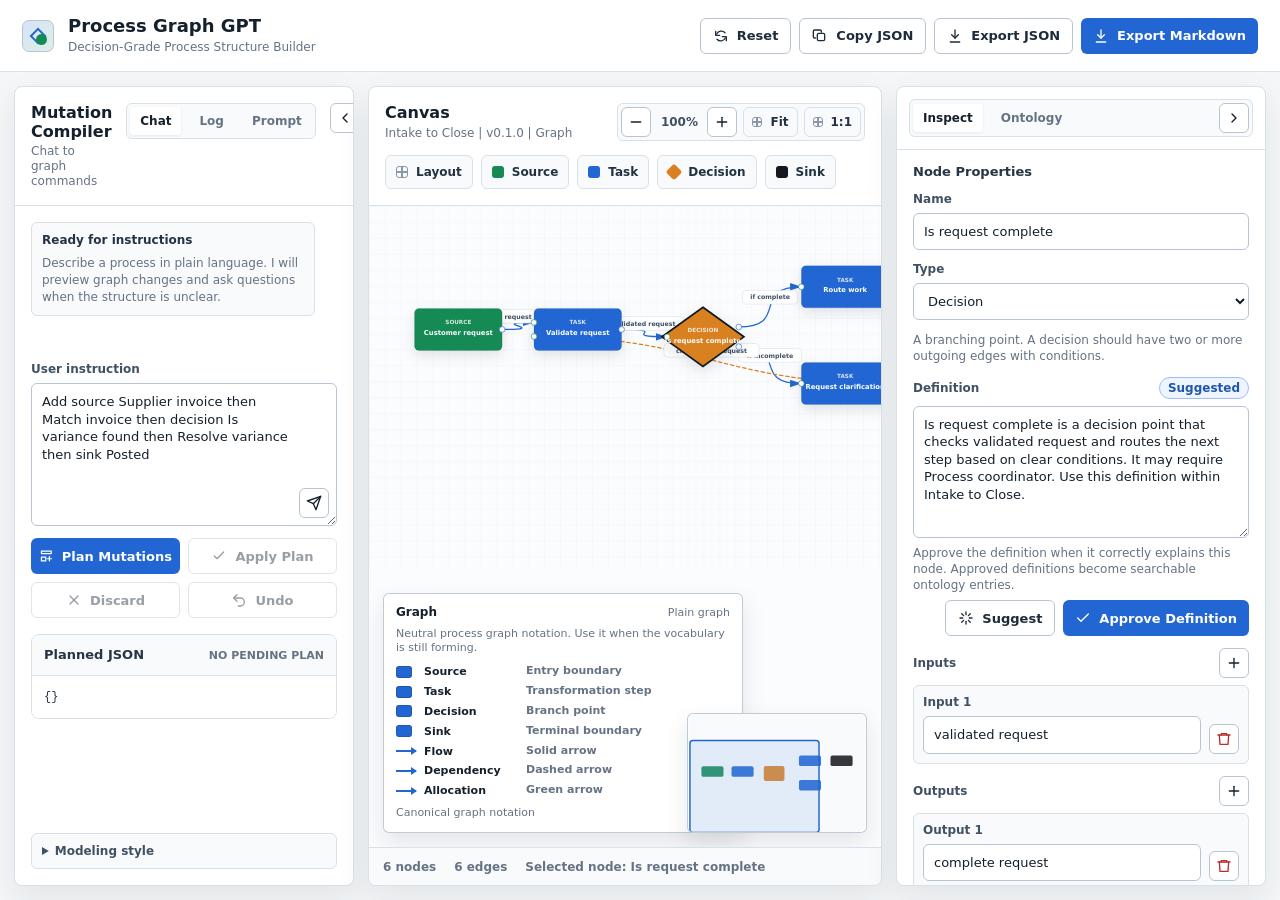
==== app/static/index.html @ c4c89c53 "Initial commit — process graph builder on Forge platform FastAPI backend with GPT-4o model router, d" ====
<!doctype html>
<html lang="en">
  <head>
    <meta charset="utf-8" />
    <meta name="viewport" content="width=device-width, initial-scale=1" />
    <title>Process Graph GPT + Canvas</title>
    <link rel="icon" href="data:," />
    <link rel="stylesheet" href="./styles.css" />
  </head>
  <body>
    <div class="app-shell">
      <header class="topbar">
        <div class="brand">
          <span class="brand-mark" aria-hidden="true"></span>
          <div>
            <h1>Process Graph GPT</h1>
            <p>Decision-Grade Process Structure Builder</p>
          </div>
        </div>
        <div class="topbar-actions" aria-label="Graph actions">
          <button class="button secondary" id="resetGraphButton" type="button">
            <svg viewBox="0 0 24 24" aria-hidden="true"><path d="M4 5v6h6M20 19v-6h-6" /><path d="M5.6 9A7.5 7.5 0 0 1 18 7.1M18.4 15A7.5 7.5 0 0 1 6 16.9" /></svg>
            Reset
          </button>
          <button class="button secondary" id="copyJsonButton" type="button">
            <svg viewBox="0 0 24 24" aria-hidden="true"><rect x="8" y="8" width="11" height="11" rx="2" /><path d="M5 15H4a2 2 0 0 1-2-2V5a2 2 0 0 1 2-2h8a2 2 0 0 1 2 2v1" /></svg>
            Copy JSON
          </button>
          <button class="button secondary" id="exportJsonButton" type="button">
            <svg viewBox="0 0 24 24" aria-hidden="true"><path d="M12 3v12" /><path d="m7 10 5 5 5-5" /><path d="M5 21h14" /></svg>
            Export JSON
          </button>
          <button class="button primary" id="exportMarkdownButton" type="button">
            <svg viewBox="0 0 24 24" aria-hidden="true"><path d="M12 3v12" /><path d="m7 10 5 5 5-5" /><path d="M5 21h14" /></svg>
            Export Markdown
          </button>
        </div>
      </header>

      <main class="workspace" id="workspace">
        <aside class="panel chat-panel" id="leftPanel" aria-label="Mutation compiler">
          <div class="panel-header">
            <div>
              <h2>Mutation Compiler</h2>
              <p>Chat to graph commands</p>
            </div>
            <div class="tab-row" role="tablist" aria-label="Compiler views">
              <button class="tab is-active" type="button" data-tab="chat">Chat</button>
              <button class="tab" type="button" data-tab="log">Log</button>
              <button class="tab" type="button" data-tab="prompt">Prompt</button>
            </div>
            <button class="icon-button panel-toggle" id="toggleLeftPanelButton" type="button" title="Collapse left panel" aria-label="Collapse left menu" aria-expanded="true">
              <svg viewBox="0 0 24 24" aria-hidden="true"><path d="m15 6-6 6 6 6" /></svg>
            </button>
          </div>

          <section class="tab-panel is-active" id="chatTab">
            <div class="chat-scroll" id="chatScroll" aria-live="polite"></div>
            <div class="instruction-box">
              <label class="field">
                <span>User instruction</span>
                <textarea id="chatInput" rows="7">Add source Supplier invoice then Match invoice then decision Is variance found then Resolve variance then sink Posted</textarea>
              </label>
              <button class="icon-button send-instruction" id="sendInstructionButton" type="button" title="Send instruction">
                <svg viewBox="0 0 24 24" aria-hidden="true"><path d="M22 2 11 13" /><path d="m22 2-7 20-4-9-9-4Z" /></svg>
              </button>
            </div>
            <div class="button-row compiler-actions">
              <button class="button primary" id="planMutationsButton" type="button">
                <svg viewBox="0 0 24 24" aria-hidden="true"><path d="M4 4h16v4H4z" /><path d="M4 14h7v6H4z" /><path d="M17 13v7" /><path d="M13.5 16.5h7" /></svg>
                Plan Mutations
              </button>
              <button class="button secondary" id="applyPlanButton" type="button" disabled>
                <svg viewBox="0 0 24 24" aria-hidden="true"><path d="m5 12 4 4L19 6" /></svg>
                Apply Plan
              </button>
              <button class="button secondary" id="discardPlanButton" type="button" disabled>
                <svg viewBox="0 0 24 24" aria-hidden="true"><path d="M18 6 6 18" /><path d="m6 6 12 12" /></svg>
                Discard
              </button>
              <button class="button secondary" id="undoButton" type="button" disabled>
                <svg viewBox="0 0 24 24" aria-hidden="true"><path d="M9 14 4 9l5-5" /><path d="M4 9h10a6 6 0 0 1 0 12h-3" /></svg>
                Undo
              </button>
            </div>
            <div class="compiler-output">
              <div class="output-heading">
                <h3>Planned JSON</h3>
                <span id="planStatus">No pending plan</span>
              </div>
              <pre id="planPreview">{}</pre>
            </div>
          </section>

          <section class="tab-panel" id="logTab">
            <div class="mutation-log" id="mutationLog"></div>
          </section>

          <section class="tab-panel" id="promptTab">
            <div class="prompt-card">
              <h3>Compiler System Prompt</h3>
              <pre id="promptTemplate"></pre>
            </div>
          </section>

          <details class="modeling-style-section">
            <summary>Modeling style</summary>
            <div class="style-options" id="modelingStyleOptions"></div>
          </details>
        </aside>

        <section class="canvas-region" aria-label="Canvas">
          <div class="canvas-toolbar">
            <div>
              <h2>Canvas</h2>
              <p id="graphSubtitle">Graph model is the source of truth</p>
            </div>
            <div class="canvas-controls" aria-label="Canvas view controls">
              <button class="icon-button" type="button" id="zoomOutButton" title="Zoom out">
                <svg viewBox="0 0 24 24" aria-hidden="true"><path d="M5 12h14" /></svg>
              </button>
              <span id="zoomLevelLabel">100%</span>
              <button class="icon-button" type="button" id="zoomInButton" title="Zoom in">
                <svg viewBox="0 0 24 24" aria-hidden="true"><path d="M12 5v14" /><path d="M5 12h14" /></svg>
              </button>
              <button class="tool compact" type="button" id="fitCanvasButton" title="Fit graph to view">
                <span aria-hidden="true"></span> Fit
              </button>
              <button class="tool compact" type="button" id="resetViewButton" title="Reset zoom and pan">
                <span aria-hidden="true"></span> 1:1
              </button>
            </div>
            <div class="tool-palette" aria-label="Create nodes">
              <button class="tool layout" type="button" id="autoLayoutButton" title="Layout graph">
                <span aria-hidden="true"></span> Layout
              </button>
              <button class="tool source" type="button" data-add-node="source" title="Add source">
                <span aria-hidden="true"></span> Source
              </button>
              <button class="tool task" type="button" data-add-node="task" title="Add task">
                <span aria-hidden="true"></span> Task
              </button>
              <button class="tool decision" type="button" data-add-node="decision" title="Add decision">
                <span aria-hidden="true"></span> Decision
              </button>
              <button class="tool sink" type="button" data-add-node="sink" title="Add sink">
                <span aria-hidden="true"></span> Sink
              </button>
            </div>
          </div>
          <div class="canvas-frame">
            <svg id="graphCanvas" role="img" aria-label="Editable process graph canvas"></svg>
            <div class="notation-legend" id="notationLegend" aria-live="polite"></div>
            <div class="canvas-minimap" id="canvasMinimap" aria-label="Canvas minimap"></div>
          </div>
          <div class="statusbar">
            <span id="nodeCount">0 nodes</span>
            <span id="edgeCount">0 edges</span>
            <span id="selectedStatus">Nothing selected</span>
          </div>
        </section>

        <aside class="panel inspector-panel" id="rightPanel" aria-label="Inspector">
          <div class="panel-header compact">
            <div class="inspector-tabbar tab-row" role="tablist" aria-label="Inspector views">
              <button class="tab is-active" type="button" data-inspector-tab="inspect">Inspect</button>
              <button class="tab" type="button" data-inspector-tab="ontology">Ontology</button>
              <button class="icon-button panel-toggle inspector-inline-toggle" id="toggleRightPanelButton" type="button" title="Collapse right panel" aria-label="Collapse right inspector" aria-expanded="true">
                <svg viewBox="0 0 24 24" aria-hidden="true"><path d="m9 6 6 6-6 6" /></svg>
              </button>
            </div>
            <span hidden id="inspectorSubhead">Selected graph object</span>
          </div>

          <div class="inspector-view is-active" id="inspectView">
            <section class="inspector-section" id="inspectorContent"></section>

            <section class="inspector-section edge-builder">
              <div class="section-title">
                <h3>Add Edge</h3>
                <button class="icon-button" id="toggleAddEdgeButton" type="button" title="Show add edge form">
                  <svg viewBox="0 0 24 24" aria-hidden="true"><path d="M12 5v14" /><path d="M5 12h14" /></svg>
                </button>
              </div>
              <div id="edgeBuilderBody">
              <div class="field-grid">
                <label class="field">
                  <span>From</span>
                  <select id="edgeFromSelect"></select>
                </label>
                <label class="field">
                  <span>To</span>
                  <select id="edgeToSelect"></select>
                </label>
                <label class="field">
                  <span>Type</span>
                  <select id="edgeTypeSelect"></select>
                </label>
                <label class="field">
                  <span>Condition</span>
                  <input id="edgeConditionInput" type="text" placeholder="Optional" />
                </label>
                <label class="field">
                  <span>Flow Name</span>
                  <input id="edgeFlowNameInput" type="text" placeholder="Optional" />
                </label>
                <label class="field">
                  <span>Flow Kind</span>
                  <select id="edgeFlowKindSelect"></select>
                </label>
              </div>
              <div class="type-help" id="edgeTypeHelp"></div>
              <div class="type-help" id="edgeFlowKindHelp"></div>
              <button class="button secondary full" id="addEdgeButton" type="button">
                <svg viewBox="0 0 24 24" aria-hidden="true"><path d="M5 12h14" /><path d="m13 6 6 6-6 6" /></svg>
                Add Edge
              </button>
              </div>
            </section>

            <section class="inspector-section">
              <div class="section-title">
                <button class="section-toggle" id="toggleResourcesButton" type="button">
                  <span>Resources</span>
                  <small id="resourceCount">0</small>
                </button>
                <button class="icon-button" id="addResourceButton" type="button" title="Add resource">
                  <svg viewBox="0 0 24 24" aria-hidden="true"><path d="M12 5v14" /><path d="M5 12h14" /></svg>
                </button>
              </div>
              <div class="resource-list" id="resourceList"></div>
            </section>

            <section class="inspector-section">
              <div class="section-title">
                <button class="section-toggle" id="toggleConstraintsButton" type="button">
                  <span>Constraints</span>
                  <small id="constraintCount">0</small>
                </button>
                <button class="icon-button" id="addConstraintButton" type="button" title="Add constraint">
                  <svg viewBox="0 0 24 24" aria-hidden="true"><path d="M12 5v14" /><path d="M5 12h14" /></svg>
                </button>
              </div>
              <div class="constraint-list" id="constraintList"></div>
            </section>

            <section class="inspector-section validation-section">
              <div class="section-title">
                <h3>Validation</h3>
                <span id="readinessBadge">Checking</span>
              </div>
              <label class="checkbox-field">
                <input type="checkbox" id="allowCyclesInput" />
                <span>Allow rework cycles</span>
              </label>
              <div class="validation-list" id="validationList"></div>
            </section>
          </div>

          <div class="inspector-view" id="ontologyView">
            <section class="inspector-section">
              <label class="field">
                <span>Search ontology</span>
                <input id="ontologySearchInput" type="search" placeholder="Find type, property, edge, resource..." />
              </label>
              <button class="button secondary full" id="inferOntologyButton" type="button">
                <svg viewBox="0 0 24 24" aria-hidden="true"><path d="M4 12h16" /><path d="m14 6 6 6-6 6" /><path d="M4 6h5" /><path d="M4 18h5" /></svg>
                Infer From Graph
              </button>
            </section>
            <section class="inspector-section ontology-content" id="ontologyContent"></section>
          </div>
        </aside>
      </main>
    </div>

    <div class="toast" id="toast" role="status" aria-live="polite"></div>
    <script src="./app.js" defer></script>
  </body>
</html>
---- app/static/styles.css ----
:root {
  color-scheme: light;
  --bg: #f4f6f8;
  --surface: #ffffff;
  --surface-2: #f8fafc;
  --canvas: #fbfcfe;
  --text: #14202b;
  --muted: #657384;
  --faint: #8a97a8;
  --border: #d8e0e8;
  --border-strong: #b8c4d1;
  --blue: #2166d2;
  --blue-soft: #e8f0ff;
  --green: #168a55;
  --green-soft: #e5f6ed;
  --orange: #d98021;
  --orange-soft: #fff0dc;
  --black: #15181d;
  --danger: #bd2c2c;
  --danger-soft: #fff0f0;
  --shadow: 0 14px 34px rgba(20, 32, 43, 0.08);
  --radius: 8px;
  --radius-sm: 6px;
  --font: Inter, ui-sans-serif, system-ui, -apple-system, BlinkMacSystemFont, "Segoe UI", Arial, sans-serif;
}

* {
  box-sizing: border-box;
}

html,
body {
  height: 100%;
}

body {
  margin: 0;
  min-width: 320px;
  background: var(--bg);
  color: var(--text);
  font-family: var(--font);
  letter-spacing: 0;
}

button,
input,
select,
textarea {
  font: inherit;
}

button {
  border: 0;
}

.app-shell {
  height: 100vh;
  min-height: 0;
  display: flex;
  flex-direction: column;
  overflow: hidden;
}

.topbar {
  height: 72px;
  display: flex;
  align-items: center;
  justify-content: space-between;
  gap: 24px;
  padding: 0 22px;
  background: var(--surface);
  border-bottom: 1px solid var(--border);
}

.brand {
  display: flex;
  align-items: center;
  gap: 14px;
  min-width: 0;
}

.brand-mark {
  width: 32px;
  height: 32px;
  border-radius: 7px;
  background:
    linear-gradient(135deg, rgba(33, 102, 210, 0.18), rgba(22, 138, 85, 0.14)),
    #ffffff;
  border: 1px solid var(--border-strong);
  position: relative;
  flex: 0 0 auto;
}

.brand-mark::before,
.brand-mark::after {
  content: "";
  position: absolute;
  inset: 9px;
  border: 2px solid var(--blue);
  transform: rotate(45deg);
}

.brand-mark::after {
  width: 7px;
  height: 7px;
  inset: auto 6px 6px auto;
  border-radius: 50%;
  background: var(--green);
  border-color: var(--green);
  transform: none;
}

h1,
h2,
h3,
p {
  margin: 0;
}

h1 {
  font-size: 18px;
  line-height: 1.15;
  font-weight: 720;
}

.brand p,
.panel-header p,
.canvas-toolbar p {
  margin-top: 3px;
  color: var(--muted);
  font-size: 12px;
  line-height: 1.25;
}

.topbar-actions,
.button-row,
.tool-palette,
.tab-row {
  display: flex;
  align-items: center;
  gap: 8px;
}

.definition-actions {
  justify-content: flex-end;
  flex-wrap: wrap;
}

.tab-panel > .button-row {
  margin-top: 12px;
}

.compiler-actions {
  display: grid;
  grid-template-columns: repeat(2, minmax(0, 1fr));
  align-items: stretch;
}

.compiler-actions .button {
  width: 100%;
  min-width: 0;
  padding-inline: 8px;
}

.workspace {
  min-height: 0;
  flex: 1;
  display: grid;
  --left-col: minmax(284px, 340px);
  --right-col: minmax(306px, 370px);
  grid-template-columns: var(--left-col) minmax(460px, 1fr) var(--right-col);
  gap: 14px;
  padding: 14px;
}

.workspace.left-collapsed {
  --left-col: 48px;
}

.workspace.right-collapsed {
  --right-col: 48px;
}

.panel,
.canvas-region {
  min-height: 0;
  background: var(--surface);
  border: 1px solid var(--border);
  border-radius: var(--radius);
  box-shadow: var(--shadow);
}

.panel {
  display: flex;
  flex-direction: column;
  overflow: hidden;
}

.panel.is-collapsed {
  min-width: 48px;
}

.panel-header,
.canvas-toolbar {
  display: flex;
  align-items: flex-start;
  justify-content: space-between;
  gap: 14px;
  padding: 16px;
  border-bottom: 1px solid var(--border);
}

.panel-header.compact {
  align-items: stretch;
  padding: 12px;
  flex-direction: row;
}

.panel-toggle {
  flex: 0 0 auto;
}

.chat-panel.is-collapsed .panel-header,
.inspector-panel.is-collapsed .panel-header {
  height: 100%;
  align-items: center;
  justify-content: center;
  padding: 8px;
  border-bottom: 0;
}

.chat-panel.is-collapsed,
.inspector-panel.is-collapsed {
  position: relative;
}

.chat-panel.is-collapsed::after {
  content: "Menu";
  position: absolute;
  left: 50%;
  top: 58px;
  transform: translateX(-50%);
  writing-mode: vertical-rl;
  color: var(--muted);
  font-size: 11px;
  font-weight: 760;
  letter-spacing: 0;
}

.inspector-panel.is-collapsed::after {
  content: "Inspector";
  position: absolute;
  left: 50%;
  top: 58px;
  transform: translateX(-50%);
  writing-mode: vertical-rl;
  color: var(--muted);
  font-size: 11px;
  font-weight: 760;
  letter-spacing: 0;
}

.chat-panel.is-collapsed .panel-header > div,
.chat-panel.is-collapsed .tab-panel,
.chat-panel.is-collapsed .modeling-style-section,
.inspector-panel.is-collapsed .inspector-tabbar .tab,
.inspector-panel.is-collapsed .inspector-view {
  display: none;
}

h2 {
  font-size: 16px;
  line-height: 1.2;
  font-weight: 720;
}

h3 {
  color: #273544;
  font-size: 13px;
  line-height: 1.2;
  font-weight: 720;
}

.tab-row {
  padding: 3px;
  background: var(--surface-2);
  border: 1px solid var(--border);
  border-radius: var(--radius-sm);
}

.tab {
  min-height: 28px;
  padding: 0 10px;
  border-radius: 4px;
  background: transparent;
  color: var(--muted);
  cursor: pointer;
  font-size: 12px;
  font-weight: 650;
}

.tab.is-active {
  background: var(--surface);
  color: var(--text);
  box-shadow: 0 1px 3px rgba(20, 32, 43, 0.08);
}

.tab-panel {
  display: none;
  min-height: 0;
  flex: 1;
  overflow: auto;
  padding: 16px;
}

#chatTab.is-active {
  display: flex;
  flex-direction: column;
}

.chat-scroll {
  min-height: 128px;
  max-height: 260px;
  overflow-y: auto;
  display: grid;
  align-content: start;
  gap: 8px;
  margin-bottom: 12px;
  padding-right: 4px;
}

.chat-message {
  display: grid;
  gap: 6px;
  max-width: 94%;
  padding: 10px;
  border: 1px solid var(--border);
  border-radius: var(--radius-sm);
  background: var(--surface-2);
}

.chat-message.user {
  justify-self: end;
  background: var(--blue-soft);
  border-color: rgba(33, 102, 210, 0.24);
}

.chat-message.assistant {
  justify-self: start;
}

.chat-message strong {
  color: #243345;
  font-size: 12px;
  line-height: 1.3;
}

.chat-message p,
.chat-message li {
  color: var(--muted);
  font-size: 12px;
  line-height: 1.4;
}

.chat-message p,
.chat-message ul {
  margin: 0;
}

.chat-message ul {
  padding-left: 18px;
}

.instruction-box {
  position: relative;
}

.instruction-box textarea {
  padding-right: 48px;
}

.send-instruction {
  position: absolute;
  right: 8px;
  bottom: 8px;
  color: var(--blue);
}

.modeling-style-section {
  display: grid;
  gap: 10px;
  margin: 0 16px 16px;
  padding: 10px;
  border: 1px solid var(--border);
  border-radius: var(--radius-sm);
  background: var(--surface-2);
}

.modeling-style-section summary {
  cursor: pointer;
  color: #405164;
  font-size: 12px;
  font-weight: 720;
}

.modeling-style-section[open] summary {
  margin-bottom: 10px;
}

.style-options {
  display: grid;
  grid-template-columns: 1fr 1fr;
  gap: 8px;
}

.style-option {
  min-height: 34px;
  display: flex;
  align-items: center;
  gap: 8px;
  padding: 7px 9px;
  border: 1px solid var(--border);
  border-radius: var(--radius-sm);
  background: var(--surface-2);
  color: #233242;
  cursor: pointer;
  font-size: 12px;
  font-weight: 720;
}

.style-option input {
  width: 14px;
  min-height: 14px;
}

.tab-panel.is-active {
  display: block;
}

.field {
  display: grid;
  gap: 7px;
}

.field span,
.checkbox-field span {
  color: #405164;
  font-size: 12px;
  font-weight: 680;
}

textarea,
input,
select {
  width: 100%;
  min-height: 36px;
  border: 1px solid var(--border-strong);
  border-radius: var(--radius-sm);
  background: #ffffff;
  color: var(--text);
  padding: 9px 10px;
  outline: none;
  font-size: 13px;
  line-height: 1.35;
}

textarea {
  resize: vertical;
  min-height: 132px;
}

textarea:focus,
input:focus,
select:focus {
  border-color: var(--blue);
  box-shadow: 0 0 0 3px rgba(33, 102, 210, 0.14);
}

.button {
  min-height: 36px;
  display: inline-flex;
  align-items: center;
  justify-content: center;
  gap: 8px;
  padding: 0 12px;
  border-radius: var(--radius-sm);
  cursor: pointer;
  font-size: 13px;
  font-weight: 700;
  transition: transform 160ms ease, background 160ms ease, border 160ms ease, color 160ms ease;
  white-space: nowrap;
}

.button svg,
.icon-button svg {
  width: 16px;
  height: 16px;
  fill: none;
  stroke: currentColor;
  stroke-width: 2;
  stroke-linecap: round;
  stroke-linejoin: round;
}

.button.primary {
  background: var(--blue);
  color: #ffffff;
}

.button.secondary {
  background: #ffffff;
  color: #1d2b3a;
  border: 1px solid var(--border-strong);
}

.button.full {
  width: 100%;
}

.button:disabled {
  cursor: not-allowed;
  opacity: 0.45;
}

.button:not(:disabled):hover,
.tool:hover,
.icon-button:hover {
  transform: translateY(-1px);
}

.compiler-output {
  margin-top: 16px;
  border: 1px solid var(--border);
  border-radius: var(--radius);
  overflow: hidden;
}

.output-heading,
.section-title {
  display: flex;
  align-items: center;
  justify-content: space-between;
  gap: 10px;
}

.section-toggle {
  display: inline-flex;
  align-items: center;
  gap: 8px;
  min-height: 30px;
  padding: 0;
  background: transparent;
  color: var(--text);
  cursor: pointer;
  font-size: 13px;
  font-weight: 760;
}

.section-toggle small {
  color: var(--muted);
  font-size: 11px;
  font-weight: 760;
}

.output-heading {
  padding: 12px;
  background: var(--surface-2);
  border-bottom: 1px solid var(--border);
}

.output-heading span,
#readinessBadge {
  color: var(--muted);
  font-size: 11px;
  font-weight: 760;
  text-transform: uppercase;
}

pre {
  margin: 0;
  white-space: pre-wrap;
  word-break: break-word;
  color: #263442;
  font: 12px/1.5 "SFMono-Regular", Consolas, "Liberation Mono", monospace;
}

#planPreview,
#promptTemplate {
  max-height: 360px;
  overflow: auto;
  padding: 12px;
  background: #ffffff;
}

.prompt-card {
  border: 1px solid var(--border);
  border-radius: var(--radius);
  overflow: hidden;
}

.prompt-card h3 {
  padding: 12px;
  background: var(--surface-2);
  border-bottom: 1px solid var(--border);
}

.mutation-log {
  display: grid;
  gap: 10px;
}

.log-entry,
.validation-item,
.resource-item,
.constraint-item {
  border: 1px solid var(--border);
  border-radius: var(--radius-sm);
  background: var(--surface-2);
  padding: 10px;
}

.log-entry strong,
.validation-item strong {
  display: block;
  color: #263442;
  font-size: 12px;
  line-height: 1.3;
}

.log-entry span,
.validation-item span,
.resource-item span,
.constraint-item span {
  display: block;
  margin-top: 4px;
  color: var(--muted);
  font-size: 12px;
  line-height: 1.35;
}

.canvas-region {
  display: flex;
  flex-direction: column;
  overflow: hidden;
}

.canvas-toolbar {
  align-items: center;
  flex-wrap: wrap;
}

.canvas-controls {
  display: inline-flex;
  align-items: center;
  gap: 6px;
  padding: 3px;
  border: 1px solid var(--border);
  border-radius: var(--radius-sm);
  background: var(--surface-2);
}

.canvas-controls #zoomLevelLabel {
  min-width: 44px;
  color: #405164;
  font-size: 12px;
  font-weight: 760;
  text-align: center;
}

.tool-palette {
  flex-wrap: wrap;
  justify-content: flex-end;
}

.tool {
  min-height: 34px;
  display: inline-flex;
  align-items: center;
  gap: 8px;
  padding: 0 10px;
  border-radius: var(--radius-sm);
  background: var(--surface-2);
  border: 1px solid var(--border);
  color: #233242;
  cursor: pointer;
  font-size: 12px;
  font-weight: 760;
}

.tool span {
  width: 12px;
  height: 12px;
  border-radius: 3px;
  display: inline-block;
}

.tool.source span {
  background: var(--green);
}

.tool.layout span {
  background:
    linear-gradient(90deg, transparent 44%, var(--faint) 44%, var(--faint) 56%, transparent 56%),
    linear-gradient(0deg, transparent 44%, var(--faint) 44%, var(--faint) 56%, transparent 56%);
  border: 1px solid var(--faint);
}

.tool.task span {
  background: var(--blue);
}

.tool.decision span {
  background: var(--orange);
  transform: rotate(45deg);
}

.tool.sink span {
  background: var(--black);
}

.tool.compact {
  min-height: 30px;
  padding: 0 8px;
}

.tool.compact span {
  width: 10px;
  height: 10px;
  border: 1px solid var(--faint);
  background:
    linear-gradient(90deg, transparent 42%, var(--faint) 42%, var(--faint) 58%, transparent 58%),
    linear-gradient(0deg, transparent 42%, var(--faint) 42%, var(--faint) 58%, transparent 58%);
}

.canvas-frame {
  position: relative;
  min-height: 0;
  flex: 1;
  background: var(--canvas);
  overflow: hidden;
}

.notation-legend {
  position: absolute;
  left: 14px;
  bottom: 14px;
  width: min(360px, calc(100% - 28px));
  max-height: 42%;
  overflow: auto;
  padding: 11px 12px;
  border: 1px solid rgba(184, 196, 209, 0.88);
  border-radius: var(--radius-sm);
  background: rgba(255, 255, 255, 0.93);
  box-shadow: 0 10px 24px rgba(20, 32, 43, 0.1);
  color: var(--text);
  pointer-events: auto;
}

.legend-heading {
  display: flex;
  align-items: baseline;
  justify-content: space-between;
  gap: 10px;
}

.legend-heading strong {
  font-size: 12px;
}

.legend-heading span,
.legend-row small,
.legend-refs,
.notation-legend p {
  color: var(--muted);
  font-size: 11px;
  line-height: 1.35;
}

.notation-legend p {
  margin: 6px 0 8px;
}

.legend-grid {
  display: grid;
  grid-template-columns: 1fr;
  gap: 5px;
}

.legend-row {
  display: grid;
  grid-template-columns: 22px 96px 1fr;
  align-items: center;
  gap: 6px;
  font-size: 11px;
  font-weight: 720;
}

.legend-node-swatch {
  width: 16px;
  height: 12px;
  border-radius: 3px;
  background: var(--blue);
  border: 1px solid rgba(16, 24, 32, 0.18);
  display: inline-block;
}

.legend-edge-swatch {
  width: 20px;
  height: 0;
  border-top: 2px solid #2166d2;
  position: relative;
  display: inline-block;
}

.legend-edge-swatch::after {
  content: "";
  position: absolute;
  right: -1px;
  top: -5px;
  border-left: 6px solid #2166d2;
  border-top: 4px solid transparent;
  border-bottom: 4px solid transparent;
}

.legend-refs {
  margin-top: 8px;
}

.legend-refs a {
  color: #1f56af;
  text-decoration: none;
}

.canvas-minimap {
  position: absolute;
  right: 14px;
  bottom: 14px;
  width: 180px;
  height: 120px;
  border: 1px solid rgba(184, 196, 209, 0.88);
  border-radius: var(--radius-sm);
  background: rgba(255, 255, 255, 0.94);
  box-shadow: 0 10px 24px rgba(20, 32, 43, 0.1);
  overflow: hidden;
  cursor: pointer;
}

.canvas-minimap svg {
  display: block;
  width: 100%;
  height: 100%;
}

.minimap-bg {
  fill: rgba(248, 250, 252, 0.95);
}

.minimap-node {
  fill: #2166d2;
  opacity: 0.86;
}

.minimap-node.source {
  fill: #168a55;
}

.minimap-node.decision {
  fill: #d98021;
}

.minimap-node.sink {
  fill: #15181d;
}

.minimap-viewport {
  fill: rgba(33, 102, 210, 0.1);
  stroke: #2166d2;
  stroke-width: 1.5;
}

#graphCanvas {
  display: block;
  width: 100%;
  height: 100%;
  min-height: 560px;
  cursor: default;
  user-select: none;
  touch-action: none;
}

#graphCanvas.is-panning {
  cursor: grabbing;
}

.statusbar {
  min-height: 38px;
  display: flex;
  align-items: center;
  gap: 18px;
  padding: 0 14px;
  border-top: 1px solid var(--border);
  background: var(--surface-2);
  color: var(--muted);
  font-size: 12px;
  font-weight: 650;
}

.inspector-panel {
  overflow: hidden;
}

.inspector-tabbar {
  width: 100%;
  flex: 0 0 auto;
}

.inspector-inline-toggle {
  margin-left: auto;
  background: #ffffff;
  border: 1px solid var(--border-strong);
}

.inspector-panel.is-collapsed .inspector-inline-toggle {
  display: inline-flex;
  position: absolute;
  top: 50%;
  left: 50%;
  z-index: 3;
  transform: translate(-50%, -50%);
  width: 30px;
  height: 30px;
  background: #ffffff;
  box-shadow: 0 6px 14px rgba(20, 32, 43, 0.14);
}

.sr-only {
  position: absolute;
  width: 1px;
  height: 1px;
  padding: 0;
  margin: -1px;
  overflow: hidden;
  clip: rect(0, 0, 0, 0);
  white-space: nowrap;
  border: 0;
}

.inspector-view {
  display: none;
  min-height: 0;
  overflow-y: auto;
}

.inspector-view.is-active {
  display: block;
}

.inspector-section {
  display: grid;
  gap: 12px;
  padding: 14px 16px;
  border-bottom: 1px solid var(--border);
}

.field-grid {
  display: grid;
  grid-template-columns: 1fr 1fr;
  gap: 10px;
}

.field-grid.three {
  grid-template-columns: 1fr 1fr;
}

.field-grid.three .field:nth-child(3) {
  grid-column: 1 / -1;
}

.checkbox-field {
  display: flex;
  align-items: center;
  gap: 8px;
}

.checkbox-field input {
  width: 16px;
  min-height: 16px;
}

.icon-button {
  width: 30px;
  height: 30px;
  display: inline-flex;
  align-items: center;
  justify-content: center;
  border-radius: var(--radius-sm);
  border: 1px solid var(--border-strong);
  background: #ffffff;
  color: var(--text);
  cursor: pointer;
}

.validation-list,
.resource-list,
.constraint-list,
.list-editor,
.ontology-content {
  display: grid;
  gap: 8px;
}

.validation-item.ok {
  background: var(--green-soft);
  border-color: rgba(22, 138, 85, 0.28);
}

.validation-item.warn {
  background: var(--orange-soft);
  border-color: rgba(217, 128, 33, 0.35);
}

.validation-item.error {
  background: var(--danger-soft);
  border-color: rgba(189, 44, 44, 0.25);
}

.resource-item,
.constraint-item {
  display: grid;
  grid-template-columns: 1fr auto;
  gap: 10px;
  align-items: center;
}

.list-row,
.resource-requirement-row,
.flow-row,
.ontology-row {
  display: grid;
  gap: 8px;
  padding: 9px;
  border: 1px solid var(--border);
  border-radius: var(--radius-sm);
  background: var(--surface-2);
}

.list-row {
  grid-template-columns: 1fr auto;
  align-items: end;
}

.list-row.add-node-form {
  grid-template-columns: 1fr;
}

.resource-requirement-row {
  grid-template-columns: 1fr 84px auto;
  align-items: end;
}

.flow-row {
  grid-template-columns: 1fr 116px 78px 78px auto;
  align-items: end;
}

.ontology-group {
  display: grid;
  gap: 8px;
}

.ontology-heading {
  display: flex;
  align-items: center;
  justify-content: space-between;
  gap: 10px;
  padding-top: 6px;
}

.ontology-heading span,
.type-help {
  color: var(--muted);
  font-size: 12px;
  line-height: 1.35;
}

.definition-status {
  border: 1px solid var(--border-strong);
  border-radius: 999px;
  color: var(--muted);
  font-size: 11px;
  font-weight: 760;
  padding: 3px 8px;
}

.definition-status.suggested {
  border-color: #9bbcff;
  color: #1f56af;
  background: #eef5ff;
}

.definition-status.custom {
  border-color: #e0bd6c;
  color: #876000;
  background: #fff7df;
}

.definition-status.approved {
  border-color: #94c9ad;
  color: #137447;
  background: #ecf8f1;
}

.ontology-row strong {
  color: #243345;
  font-size: 12px;
  line-height: 1.25;
}

.ontology-row small {
  color: var(--muted);
  font-size: 11px;
  line-height: 1.3;
}

.ontology-row textarea {
  min-height: 64px;
}

.icon-button.danger {
  color: var(--danger);
}

.node-shape {
  cursor: grab;
  filter: drop-shadow(0 8px 12px rgba(18, 31, 45, 0.12));
}

.node-shape-detail,
.node-shape-detail-box {
  fill: none;
  stroke: rgba(255, 255, 255, 0.58);
  stroke-width: 1.4;
  pointer-events: none;
}

.node-shape-detail-box {
  stroke-width: 1.2;
}

.node-shape-accent {
  fill: rgba(255, 255, 255, 0.24);
  pointer-events: none;
}

.node-group.is-selected .node-shape {
  stroke: #101820;
  stroke-width: 3;
}

.node-group.is-preview {
  pointer-events: none;
  opacity: 0.86;
}

.node-group.is-preview .node-shape {
  fill: #929ba6;
  stroke: #5f6873;
  stroke-width: 2;
  stroke-dasharray: 6 4;
  filter: drop-shadow(0 8px 12px rgba(18, 31, 45, 0.08));
}

.node-group.is-preview .node-port {
  fill: #f4f6f8;
  stroke: #6e7782;
}

.node-group.is-preview .node-shape-detail,
.node-group.is-preview .node-shape-detail-box,
.node-group.is-preview .node-shape-accent {
  stroke: #f4f6f8;
}

.node-port {
  fill: #ffffff;
  stroke: rgba(20, 32, 43, 0.45);
  stroke-width: 1.5;
  pointer-events: auto;
}

.node-port.square {
  fill: #f8fbff;
}

.node-port.diamond {
  fill: #fffdf7;
}

.node-port.triangle {
  fill: #fffaf1;
}

.node-port.out {
  stroke: rgba(33, 102, 210, 0.75);
  cursor: crosshair;
}

.node-port.in {
  stroke: rgba(22, 138, 85, 0.75);
}

.node-label {
  pointer-events: none;
  fill: #ffffff;
  font-size: 12px;
  font-weight: 760;
  text-anchor: middle;
}

.node-type-label {
  pointer-events: none;
  fill: rgba(255, 255, 255, 0.82);
  font-size: 10px;
  font-weight: 680;
  text-anchor: middle;
  text-transform: uppercase;
}

.node-sink .node-label,
.node-sink .node-type-label {
  fill: #ffffff;
}

.edge-path {
  fill: none;
  stroke: #718096;
  stroke-width: 2.2;
  stroke-linecap: round;
}

.draft-edge {
  fill: none;
  stroke: #7b8490;
  stroke-width: 2.6;
  stroke-dasharray: 7 5;
  pointer-events: none;
}

.draft-edge.valid {
  stroke: var(--green);
}

.draft-edge.invalid {
  stroke: var(--orange);
}

.edge-path.dependency {
  stroke-dasharray: 8 5;
}

.edge-path.trigger {
  stroke: var(--blue);
}

.edge-path.feedback {
  stroke: var(--orange);
  stroke-dasharray: 6 5;
}

.edge-path.allocation {
  stroke: var(--green);
}

.edge-path.custom {
  stroke: #6f56b3;
  stroke-dasharray: 2 5;
}

.edge-hit {
  fill: none;
  stroke: transparent;
  stroke-width: 14;
  cursor: pointer;
}

.edge-group.is-selected .edge-path {
  stroke: #101820 !important;
  stroke-width: 3 !important;
}

.edge-group.is-preview {
  pointer-events: none;
  opacity: 0.88;
}

.edge-group.is-preview .edge-path {
  stroke: #7b8490 !important;
  stroke-width: 2.6 !important;
  stroke-dasharray: 6 5 !important;
}

.edge-group.is-preview .edge-label-bg {
  fill: #f1f3f5;
  stroke: #aab2bc;
}

.edge-group.is-preview .edge-label {
  fill: #4b5562;
}

.preview-note rect {
  fill: rgba(244, 246, 248, 0.94);
  stroke: #aab2bc;
}

.preview-note text {
  fill: #4b5562;
  font-size: 12px;
  font-weight: 760;
}

.edge-label-bg {
  fill: #ffffff;
  stroke: var(--border);
}

.edge-label {
  fill: #405164;
  font-size: 11px;
  font-weight: 700;
  text-anchor: middle;
}

.toast {
  position: fixed;
  right: 18px;
  bottom: 18px;
  max-width: min(360px, calc(100vw - 36px));
  padding: 12px 14px;
  border-radius: var(--radius);
  background: #101820;
  color: #ffffff;
  box-shadow: var(--shadow);
  font-size: 13px;
  font-weight: 650;
  opacity: 0;
  pointer-events: none;
  transform: translateY(8px);
  transition: opacity 160ms ease, transform 160ms ease;
}

.toast.is-visible {
  opacity: 1;
  transform: translateY(0);
}

@media (max-width: 1180px) {
  .workspace {
    grid-template-columns: minmax(280px, 330px) minmax(420px, 1fr);
  }

  .workspace.left-collapsed {
    grid-template-columns: 48px minmax(420px, 1fr);
  }

  .inspector-panel {
    grid-column: 1 / -1;
    max-height: none;
  }
}

@media (max-width: 760px) {
  .topbar {
    height: auto;
    align-items: flex-start;
    flex-direction: column;
    padding: 14px;
  }

  .topbar-actions,
  .tool-palette,
  .canvas-controls {
    width: 100%;
    justify-content: flex-start;
    flex-wrap: wrap;
  }

  .workspace {
    grid-template-columns: 1fr;
    padding: 10px;
  }

  .workspace.left-collapsed {
    grid-template-columns: 1fr;
  }

  .chat-panel.is-collapsed .panel-header {
    height: 48px;
  }

  .chat-panel.is-collapsed::after {
    display: none;
  }

  .inspector-panel.is-collapsed .panel-header {
    height: 48px;
  }

  .inspector-panel.is-collapsed::after {
    display: none;
  }

  .panel-header,
  .canvas-toolbar {
    align-items: flex-start;
    flex-direction: column;
  }

  #graphCanvas {
    height: 520px;
    min-height: 460px;
    min-width: 920px;
  }

  .canvas-frame {
    flex: 0 0 auto;
    height: 520px;
  }

  .notation-legend {
    left: 10px;
    bottom: 10px;
    width: min(300px, calc(100% - 20px));
    max-height: 34%;
  }

  .canvas-minimap {
    right: 10px;
    top: 10px;
    bottom: auto;
    width: 142px;
    height: 94px;
  }

  .field-grid {
    grid-template-columns: 1fr;
  }

  .style-options,
  .flow-row {
    grid-template-columns: 1fr;
  }

  .statusbar {
    flex-wrap: wrap;
    padding: 10px 14px;
  }
}
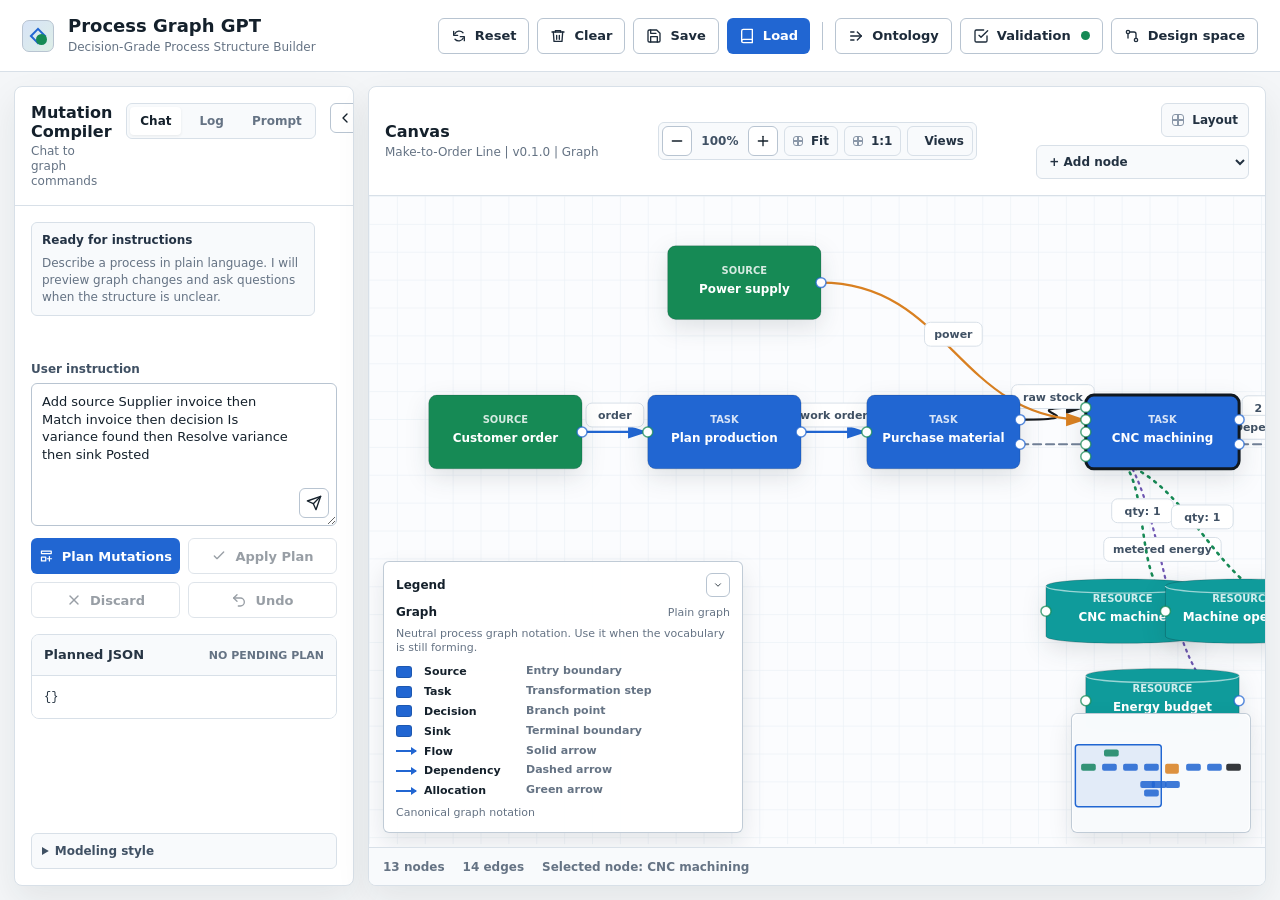
==== commit 0fa901d1: "Sync process graph builder from root project Source root commit: a666ab3 (plus test temp fixture upd" ====
--- a/app/static/index.html
+++ b/app/static/index.html
@@ -5,7 +5,7 @@
     <meta name="viewport" content="width=device-width, initial-scale=1" />
     <title>Process Graph GPT + Canvas</title>
     <link rel="icon" href="data:," />
-    <link rel="stylesheet" href="./styles.css" />
+    <link rel="stylesheet" href="./styles.css?v=20260603k" />
   </head>
   <body>
     <div class="app-shell">
@@ -22,17 +22,32 @@
             <svg viewBox="0 0 24 24" aria-hidden="true"><path d="M4 5v6h6M20 19v-6h-6" /><path d="M5.6 9A7.5 7.5 0 0 1 18 7.1M18.4 15A7.5 7.5 0 0 1 6 16.9" /></svg>
             Reset
           </button>
-          <button class="button secondary" id="copyJsonButton" type="button">
-            <svg viewBox="0 0 24 24" aria-hidden="true"><rect x="8" y="8" width="11" height="11" rx="2" /><path d="M5 15H4a2 2 0 0 1-2-2V5a2 2 0 0 1 2-2h8a2 2 0 0 1 2 2v1" /></svg>
-            Copy JSON
-          </button>
-          <button class="button secondary" id="exportJsonButton" type="button">
-            <svg viewBox="0 0 24 24" aria-hidden="true"><path d="M12 3v12" /><path d="m7 10 5 5 5-5" /><path d="M5 21h14" /></svg>
-            Export JSON
-          </button>
-          <button class="button primary" id="exportMarkdownButton" type="button">
-            <svg viewBox="0 0 24 24" aria-hidden="true"><path d="M12 3v12" /><path d="m7 10 5 5 5-5" /><path d="M5 21h14" /></svg>
-            Export Markdown
+          <button class="button secondary" id="clearGraphButton" type="button">
+            <svg viewBox="0 0 24 24" aria-hidden="true"><path d="M3 6h18" /><path d="M8 6V4h8v2" /><path d="M19 6l-1 14H6L5 6" /><path d="M10 11v6M14 11v6" /></svg>
+            Clear
+          </button>
+          <input id="importFileInput" type="file" accept="application/json,.json" hidden />
+          <button class="button secondary" id="openSaveButton" type="button">
+            <svg viewBox="0 0 24 24" aria-hidden="true"><path d="M19 21H5a2 2 0 0 1-2-2V5a2 2 0 0 1 2-2h11l5 5v11a2 2 0 0 1-2 2Z" /><path d="M17 21v-8H7v8" /><path d="M7 3v5h8" /></svg>
+            Save
+          </button>
+          <button class="button primary" id="openLoadButton" type="button">
+            <svg viewBox="0 0 24 24" aria-hidden="true"><path d="M4 19.5A2.5 2.5 0 0 1 6.5 17H20" /><path d="M6.5 2H20v20H6.5A2.5 2.5 0 0 1 4 19.5v-15A2.5 2.5 0 0 1 6.5 2Z" /></svg>
+            Load
+          </button>
+          <span class="topbar-divider" aria-hidden="true"></span>
+          <button class="button secondary" id="openOntologyButton" type="button">
+            <svg viewBox="0 0 24 24" aria-hidden="true"><path d="M4 12h16" /><path d="m14 6 6 6-6 6" /><path d="M4 6h5" /><path d="M4 18h5" /></svg>
+            Ontology
+          </button>
+          <button class="button secondary" id="openValidationButton" type="button">
+            <svg viewBox="0 0 24 24" aria-hidden="true"><path d="m9 11 3 3L22 4" /><path d="M21 12v7a2 2 0 0 1-2 2H5a2 2 0 0 1-2-2V5a2 2 0 0 1 2-2h11" /></svg>
+            Validation
+            <span class="validation-status-dot" id="validationStatusDot" aria-hidden="true"></span>
+          </button>
+          <button class="button secondary" id="openDesignSpaceButton" type="button">
+            <svg viewBox="0 0 24 24" aria-hidden="true"><circle cx="6" cy="6" r="2.5" /><circle cx="18" cy="18" r="2.5" /><path d="M8.5 6H15a3 3 0 0 1 3 3v6" /><path d="M6 8.5V15" /></svg>
+            Design space
           </button>
         </div>
       </header>
@@ -129,152 +144,243 @@
               <button class="tool compact" type="button" id="resetViewButton" title="Reset zoom and pan">
                 <span aria-hidden="true"></span> 1:1
               </button>
+              <button class="tool compact" type="button" id="viewsButton" title="Views and filters" aria-haspopup="true" aria-expanded="false">
+                <svg viewBox="0 0 24 24" aria-hidden="true"><path d="M3 5h18l-7 8v6l-4-2v-4z" /></svg> Views
+              </button>
             </div>
             <div class="tool-palette" aria-label="Create nodes">
               <button class="tool layout" type="button" id="autoLayoutButton" title="Layout graph">
                 <span aria-hidden="true"></span> Layout
               </button>
-              <button class="tool source" type="button" data-add-node="source" title="Add source">
-                <span aria-hidden="true"></span> Source
-              </button>
-              <button class="tool task" type="button" data-add-node="task" title="Add task">
-                <span aria-hidden="true"></span> Task
-              </button>
-              <button class="tool decision" type="button" data-add-node="decision" title="Add decision">
-                <span aria-hidden="true"></span> Decision
-              </button>
-              <button class="tool sink" type="button" data-add-node="sink" title="Add sink">
-                <span aria-hidden="true"></span> Sink
-              </button>
+              <select class="tool-select" id="addNodeSelect" aria-label="Add a node to the canvas" title="Add a node">
+                <option value="" selected>+ Add node</option>
+                <option value="source">Source</option>
+                <option value="task">Task</option>
+                <option value="decision">Decision</option>
+                <option value="sink">Sink</option>
+                <option value="resource">Resource</option>
+              </select>
             </div>
           </div>
           <div class="canvas-frame">
             <svg id="graphCanvas" role="img" aria-label="Editable process graph canvas"></svg>
             <div class="notation-legend" id="notationLegend" aria-live="polite"></div>
             <div class="canvas-minimap" id="canvasMinimap" aria-label="Canvas minimap"></div>
+            <div class="views-popover" id="viewsPopover" aria-label="Views and filters" hidden>
+              <div class="views-popover-header">
+                <strong>Views &amp; filters</strong>
+                <button class="icon-button" id="viewsCloseButton" type="button" title="Close" aria-label="Close views">
+                  <svg viewBox="0 0 24 24" aria-hidden="true"><path d="M18 6 6 18" /><path d="m6 6 12 12" /></svg>
+                </button>
+              </div>
+              <p class="views-hint">Dims everything outside the view. The graph is never changed.</p>
+              <div class="views-section">
+                <span class="views-label">Flow kinds</span>
+                <div class="views-chips" id="viewFlowKindChips"></div>
+              </div>
+              <div class="views-section">
+                <span class="views-label">Edge types</span>
+                <div class="views-chips" id="viewEdgeTypeChips"></div>
+              </div>
+              <div class="views-section">
+                <span class="views-label">Node types</span>
+                <div class="views-chips" id="viewNodeTypeChips"></div>
+              </div>
+              <label class="checkbox-field">
+                <input type="checkbox" id="viewFocusSelection" />
+                <span>Focus on selection (1 hop)</span>
+              </label>
+              <button class="button secondary full" id="viewClearButton" type="button">Show full graph</button>
+              <div class="views-section saved-views">
+                <span class="views-label">Saved views</span>
+                <div class="saved-views-list" id="savedViewsList"></div>
+                <div class="saved-views-save">
+                  <input type="text" id="savedViewNameInput" placeholder="View name" aria-label="Saved view name" />
+                  <button class="button secondary" id="saveViewButton" type="button">Save current view</button>
+                </div>
+              </div>
+            </div>
           </div>
           <div class="statusbar">
             <span id="nodeCount">0 nodes</span>
             <span id="edgeCount">0 edges</span>
             <span id="selectedStatus">Nothing selected</span>
-          </div>
-        </section>
-
-        <aside class="panel inspector-panel" id="rightPanel" aria-label="Inspector">
-          <div class="panel-header compact">
-            <div class="inspector-tabbar tab-row" role="tablist" aria-label="Inspector views">
-              <button class="tab is-active" type="button" data-inspector-tab="inspect">Inspect</button>
-              <button class="tab" type="button" data-inspector-tab="ontology">Ontology</button>
-              <button class="icon-button panel-toggle inspector-inline-toggle" id="toggleRightPanelButton" type="button" title="Collapse right panel" aria-label="Collapse right inspector" aria-expanded="true">
-                <svg viewBox="0 0 24 24" aria-hidden="true"><path d="m9 6 6 6-6 6" /></svg>
-              </button>
-            </div>
-            <span hidden id="inspectorSubhead">Selected graph object</span>
-          </div>
-
-          <div class="inspector-view is-active" id="inspectView">
-            <section class="inspector-section" id="inspectorContent"></section>
-
-            <section class="inspector-section edge-builder">
-              <div class="section-title">
-                <h3>Add Edge</h3>
-                <button class="icon-button" id="toggleAddEdgeButton" type="button" title="Show add edge form">
-                  <svg viewBox="0 0 24 24" aria-hidden="true"><path d="M12 5v14" /><path d="M5 12h14" /></svg>
-                </button>
-              </div>
-              <div id="edgeBuilderBody">
-              <div class="field-grid">
-                <label class="field">
-                  <span>From</span>
-                  <select id="edgeFromSelect"></select>
-                </label>
-                <label class="field">
-                  <span>To</span>
-                  <select id="edgeToSelect"></select>
-                </label>
-                <label class="field">
-                  <span>Type</span>
-                  <select id="edgeTypeSelect"></select>
-                </label>
-                <label class="field">
-                  <span>Condition</span>
-                  <input id="edgeConditionInput" type="text" placeholder="Optional" />
-                </label>
-                <label class="field">
-                  <span>Flow Name</span>
-                  <input id="edgeFlowNameInput" type="text" placeholder="Optional" />
-                </label>
-                <label class="field">
-                  <span>Flow Kind</span>
-                  <select id="edgeFlowKindSelect"></select>
-                </label>
-              </div>
-              <div class="type-help" id="edgeTypeHelp"></div>
-              <div class="type-help" id="edgeFlowKindHelp"></div>
-              <button class="button secondary full" id="addEdgeButton" type="button">
-                <svg viewBox="0 0 24 24" aria-hidden="true"><path d="M5 12h14" /><path d="m13 6 6 6-6 6" /></svg>
-                Add Edge
-              </button>
-              </div>
-            </section>
-
-            <section class="inspector-section">
-              <div class="section-title">
-                <button class="section-toggle" id="toggleResourcesButton" type="button">
-                  <span>Resources</span>
-                  <small id="resourceCount">0</small>
-                </button>
-                <button class="icon-button" id="addResourceButton" type="button" title="Add resource">
-                  <svg viewBox="0 0 24 24" aria-hidden="true"><path d="M12 5v14" /><path d="M5 12h14" /></svg>
-                </button>
-              </div>
-              <div class="resource-list" id="resourceList"></div>
-            </section>
-
-            <section class="inspector-section">
-              <div class="section-title">
-                <button class="section-toggle" id="toggleConstraintsButton" type="button">
-                  <span>Constraints</span>
-                  <small id="constraintCount">0</small>
-                </button>
-                <button class="icon-button" id="addConstraintButton" type="button" title="Add constraint">
-                  <svg viewBox="0 0 24 24" aria-hidden="true"><path d="M12 5v14" /><path d="M5 12h14" /></svg>
-                </button>
-              </div>
-              <div class="constraint-list" id="constraintList"></div>
-            </section>
-
-            <section class="inspector-section validation-section">
-              <div class="section-title">
-                <h3>Validation</h3>
-                <span id="readinessBadge">Checking</span>
-              </div>
-              <label class="checkbox-field">
-                <input type="checkbox" id="allowCyclesInput" />
-                <span>Allow rework cycles</span>
-              </label>
-              <div class="validation-list" id="validationList"></div>
-            </section>
-          </div>
-
-          <div class="inspector-view" id="ontologyView">
-            <section class="inspector-section">
-              <label class="field">
-                <span>Search ontology</span>
-                <input id="ontologySearchInput" type="search" placeholder="Find type, property, edge, resource..." />
-              </label>
-              <button class="button secondary full" id="inferOntologyButton" type="button">
-                <svg viewBox="0 0 24 24" aria-hidden="true"><path d="M4 12h16" /><path d="m14 6 6 6-6 6" /><path d="M4 6h5" /><path d="M4 18h5" /></svg>
-                Infer From Graph
-              </button>
-            </section>
-            <section class="inspector-section ontology-content" id="ontologyContent"></section>
-          </div>
-        </aside>
+            <span class="view-status" id="viewStatus" hidden></span>
+          </div>
+        </section>
+
       </main>
     </div>
 
     <div class="toast" id="toast" role="status" aria-live="polite"></div>
-    <script src="./app.js" defer></script>
+
+    <dialog class="library-dialog" id="libraryDialog" aria-label="Open or import a graph">
+      <div class="library-header">
+        <h2>Open / Import</h2>
+        <button class="icon-button" id="closeLibraryButton" type="button" title="Close" aria-label="Close">
+          <svg viewBox="0 0 24 24" aria-hidden="true"><path d="M18 6 6 18" /><path d="m6 6 12 12" /></svg>
+        </button>
+      </div>
+      <div class="library-save-row">
+        <button class="button primary full" id="openFilePickerButton" type="button">
+          <svg viewBox="0 0 24 24" aria-hidden="true"><path d="M4 19.5A2.5 2.5 0 0 1 6.5 17H20" /><path d="M6.5 2H20v20H6.5A2.5 2.5 0 0 1 4 19.5v-15A2.5 2.5 0 0 1 6.5 2Z" /></svg>
+          Open JSON file
+        </button>
+        <button class="button secondary full" id="importFromFileButton" type="button">
+          <svg viewBox="0 0 24 24" aria-hidden="true"><path d="M12 15V3" /><path d="m7 8 5-5 5 5" /><path d="M5 21h14" /></svg>
+          Import JSON file
+        </button>
+      </div>
+      <div class="library-list" id="libraryList"></div>
+    </dialog>
+
+    <dialog class="library-dialog" id="saveDialog" aria-label="Save graph">
+      <div class="library-header">
+        <h2>Save</h2>
+        <button class="icon-button" id="closeSaveButton" type="button" title="Close" aria-label="Close save">
+          <svg viewBox="0 0 24 24" aria-hidden="true"><path d="M18 6 6 18" /><path d="m6 6 12 12" /></svg>
+        </button>
+      </div>
+      <div class="save-dialog-body">
+        <label class="field">
+          <span>Graph name</span>
+          <input id="saveGraphName" type="text" placeholder="Graph name" aria-label="Graph name" />
+        </label>
+        <button class="button primary full" id="saveToLibraryButton" type="button">
+          <svg viewBox="0 0 24 24" aria-hidden="true"><path d="M19 21H5a2 2 0 0 1-2-2V5a2 2 0 0 1 2-2h11l5 5v11a2 2 0 0 1-2 2Z" /><path d="M17 21v-8H7v8" /><path d="M7 3v5h8" /></svg>
+          Save to Library
+        </button>
+        <div class="file-save-status" id="fileSaveStatus">No opened file</div>
+        <button class="button primary full" id="saveToOpenedFileButton" type="button">
+          <svg viewBox="0 0 24 24" aria-hidden="true"><path d="M19 21H5a2 2 0 0 1-2-2V5a2 2 0 0 1 2-2h11l5 5v11a2 2 0 0 1-2 2Z" /><path d="M17 21v-8H7v8" /><path d="M7 3v5h8" /></svg>
+          Save to opened file
+        </button>
+        <button class="button secondary full" id="saveAsFileButton" type="button">
+          <svg viewBox="0 0 24 24" aria-hidden="true"><path d="M12 3v12" /><path d="m7 10 5 5 5-5" /><path d="M5 21h14" /></svg>
+          Save as JSON file
+        </button>
+        <button class="button secondary full" id="saveExportJsonButton" type="button">
+          <svg viewBox="0 0 24 24" aria-hidden="true"><path d="M12 3v12" /><path d="m7 10 5 5 5-5" /><path d="M5 21h14" /></svg>
+          Export JSON
+        </button>
+        <button class="button secondary full" id="saveExportMarkdownButton" type="button">
+          <svg viewBox="0 0 24 24" aria-hidden="true"><path d="M12 3v12" /><path d="m7 10 5 5 5-5" /><path d="M5 21h14" /></svg>
+          Export Markdown
+        </button>
+        <button class="button secondary full" id="saveExportDesignSpaceButton" type="button">
+          <svg viewBox="0 0 24 24" aria-hidden="true"><circle cx="6" cy="6" r="2.5" /><circle cx="18" cy="18" r="2.5" /><path d="M8.5 6H15a3 3 0 0 1 3 3v6" /><path d="M6 8.5V15" /></svg>
+          Export design space
+        </button>
+        <button class="button secondary full" id="saveCopyJsonButton" type="button">
+          <svg viewBox="0 0 24 24" aria-hidden="true"><rect x="8" y="8" width="11" height="11" rx="2" /><path d="M5 15H4a2 2 0 0 1-2-2V5a2 2 0 0 1 2-2h8a2 2 0 0 1 2 2v1" /></svg>
+          Copy JSON
+        </button>
+      </div>
+    </dialog>
+
+    <dialog class="element-editor-dialog" id="elementEditorDialog" aria-label="Element editor">
+      <div class="element-editor-header">
+        <h2 id="elementEditorTitle">Edit element</h2>
+        <div class="element-editor-tabs tab-row" role="tablist" aria-label="Editor views">
+          <button class="tab is-active" type="button" data-editor-tab="details">Details</button>
+          <button class="tab" type="button" data-editor-tab="constraints">Constraints</button>
+        </div>
+        <button class="icon-button" id="closeElementEditorButton" type="button" title="Close" aria-label="Close element editor">
+          <svg viewBox="0 0 24 24" aria-hidden="true"><path d="M18 6 6 18" /><path d="m6 6 12 12" /></svg>
+        </button>
+      </div>
+      <div class="element-editor-body">
+        <div class="editor-tab-panel is-active" id="editorDetailsPanel">
+          <section class="inspector-section" id="inspectorContent"></section>
+        </div>
+        <div class="editor-tab-panel" id="editorConstraintsPanel">
+          <section class="inspector-section" id="elementConstraints"></section>
+        </div>
+      </div>
+    </dialog>
+
+    <dialog class="library-dialog app-dialog" id="ontologyDialog" aria-label="Ontology">
+      <div class="library-header">
+        <h2>Ontology</h2>
+        <button class="icon-button" id="closeOntologyButton" type="button" title="Close" aria-label="Close ontology">
+          <svg viewBox="0 0 24 24" aria-hidden="true"><path d="M18 6 6 18" /><path d="m6 6 12 12" /></svg>
+        </button>
+      </div>
+      <div class="app-dialog-body">
+        <section class="inspector-section">
+          <label class="field">
+            <span>Search ontology</span>
+            <input id="ontologySearchInput" type="search" placeholder="Find type, property, edge, resource..." />
+          </label>
+          <button class="button secondary full" id="inferOntologyButton" type="button">
+            <svg viewBox="0 0 24 24" aria-hidden="true"><path d="M4 12h16" /><path d="m14 6 6 6-6 6" /><path d="M4 6h5" /><path d="M4 18h5" /></svg>
+            Infer From Graph
+          </button>
+        </section>
+        <section class="inspector-section ontology-content" id="ontologyContent"></section>
+      </div>
+    </dialog>
+
+
+    <dialog class="library-dialog app-dialog" id="validationDialog" aria-label="Validation">
+      <div class="library-header">
+        <div class="validation-dialog-title">
+          <h2>Validation</h2>
+          <span id="readinessBadge">Checking</span>
+        </div>
+        <button class="icon-button" id="closeValidationButton" type="button" title="Close" aria-label="Close validation">
+          <svg viewBox="0 0 24 24" aria-hidden="true"><path d="M18 6 6 18" /><path d="m6 6 12 12" /></svg>
+        </button>
+      </div>
+      <div class="app-dialog-body">
+        <section class="inspector-section validation-section">
+          <label class="checkbox-field">
+            <input type="checkbox" id="allowCyclesInput" />
+            <span>Allow rework cycles</span>
+          </label>
+          <label class="checkbox-field">
+            <input type="checkbox" id="validateViewInput" />
+            <span>Validate current view only</span>
+          </label>
+          <div class="validation-scope-note" id="validationScopeNote" hidden></div>
+          <div class="validation-list" id="validationList"></div>
+        </section>
+      </div>
+    </dialog>
+
+    <dialog class="library-dialog app-dialog" id="designSpaceDialog" aria-label="Design space">
+      <div class="library-header">
+        <h2>Design space</h2>
+        <button class="icon-button" id="closeDesignSpaceButton" type="button" title="Close" aria-label="Close design space">
+          <svg viewBox="0 0 24 24" aria-hidden="true"><path d="M18 6 6 18" /><path d="m6 6 12 12" /></svg>
+        </button>
+      </div>
+      <div class="app-dialog-body">
+        <section class="inspector-section design-space-section">
+          <h3>Decision variables</h3>
+          <p class="type-help">Derived from element annotations (read-only). Mark a property variable, add a node variant, or flag an edge reroutable/eliminable to populate this.</p>
+          <div class="design-space-variables" id="designSpaceVariables"></div>
+        </section>
+        <section class="inspector-section design-space-section">
+          <h3>Objectives</h3>
+          <p class="type-help">What the external search optimizes or must satisfy. Metric is free text; examples: margin_gain, feasibility, uncertainty, throughput, change_cost, change_time.</p>
+          <div class="design-space-objectives" id="designSpaceObjectives"></div>
+        </section>
+        <section class="inspector-section design-space-section">
+          <h3>Budgets</h3>
+          <p class="type-help">Limits the search must respect (e.g. total change_cost or change_time).</p>
+          <div class="design-space-budgets" id="designSpaceBudgets"></div>
+        </section>
+        <section class="inspector-section design-space-section">
+          <h3>Notes</h3>
+          <label class="field">
+            <span>Guidance for the LLM &rarr; tool conversion</span>
+            <textarea id="designSpaceNotes" rows="4" placeholder="Free-text guidance: what to explore, trade-offs, and the intent behind the move set."></textarea>
+          </label>
+        </section>
+      </div>
+    </dialog>
+
+    <script src="./app.js?v=20260603l" defer></script>
   </body>
 </html>
--- a/app/static/styles.css
+++ b/app/static/styles.css
@@ -167,18 +167,13 @@
   flex: 1;
   display: grid;
   --left-col: minmax(284px, 340px);
-  --right-col: minmax(306px, 370px);
-  grid-template-columns: var(--left-col) minmax(460px, 1fr) var(--right-col);
+  grid-template-columns: var(--left-col) minmax(460px, 1fr);
   gap: 14px;
   padding: 14px;
 }
 
 .workspace.left-collapsed {
   --left-col: 48px;
-}
-
-.workspace.right-collapsed {
-  --right-col: 48px;
 }
 
 .panel,
@@ -220,8 +215,7 @@
   flex: 0 0 auto;
 }
 
-.chat-panel.is-collapsed .panel-header,
-.inspector-panel.is-collapsed .panel-header {
+.chat-panel.is-collapsed .panel-header {
   height: 100%;
   align-items: center;
   justify-content: center;
@@ -229,8 +223,7 @@
   border-bottom: 0;
 }
 
-.chat-panel.is-collapsed,
-.inspector-panel.is-collapsed {
+.chat-panel.is-collapsed {
   position: relative;
 }
 
@@ -247,24 +240,9 @@
   letter-spacing: 0;
 }
 
-.inspector-panel.is-collapsed::after {
-  content: "Inspector";
-  position: absolute;
-  left: 50%;
-  top: 58px;
-  transform: translateX(-50%);
-  writing-mode: vertical-rl;
-  color: var(--muted);
-  font-size: 11px;
-  font-weight: 760;
-  letter-spacing: 0;
-}
-
 .chat-panel.is-collapsed .panel-header > div,
 .chat-panel.is-collapsed .tab-panel,
-.chat-panel.is-collapsed .modeling-style-section,
-.inspector-panel.is-collapsed .inspector-tabbar .tab,
-.inspector-panel.is-collapsed .inspector-view {
+.chat-panel.is-collapsed .modeling-style-section {
   display: none;
 }
 
@@ -694,6 +672,19 @@
   display: inline-block;
 }
 
+.tool-select {
+  min-height: 34px;
+  padding: 0 8px;
+  border-radius: var(--radius-sm);
+  background: var(--surface-2);
+  border: 1px solid var(--border);
+  color: #233242;
+  cursor: pointer;
+  font-size: 12px;
+  font-weight: 760;
+  font-family: inherit;
+}
+
 .tool.source span {
   background: var(--green);
 }
@@ -716,6 +707,11 @@
 
 .tool.sink span {
   background: var(--black);
+}
+
+.tool.resource span {
+  background: #0f9b9b;
+  border-radius: 6px / 3px;
 }
 
 .tool.compact {
@@ -756,6 +752,41 @@
   pointer-events: auto;
 }
 
+.legend-bar {
+  display: flex;
+  align-items: center;
+  justify-content: space-between;
+  gap: 10px;
+}
+
+.legend-bar-label {
+  font-size: 12px;
+  font-weight: 720;
+  color: var(--text);
+}
+
+.legend-bar .icon-button {
+  width: 24px;
+  height: 24px;
+}
+
+.legend-chevron {
+  transition: transform 0.15s ease;
+}
+
+.notation-legend.is-collapsed .legend-chevron {
+  transform: rotate(-90deg);
+}
+
+.legend-body {
+  margin-top: 8px;
+}
+
+.notation-legend.is-collapsed {
+  max-height: none;
+  overflow: hidden;
+}
+
 .legend-heading {
   display: flex;
   align-items: baseline;
@@ -905,34 +936,6 @@
   font-weight: 650;
 }
 
-.inspector-panel {
-  overflow: hidden;
-}
-
-.inspector-tabbar {
-  width: 100%;
-  flex: 0 0 auto;
-}
-
-.inspector-inline-toggle {
-  margin-left: auto;
-  background: #ffffff;
-  border: 1px solid var(--border-strong);
-}
-
-.inspector-panel.is-collapsed .inspector-inline-toggle {
-  display: inline-flex;
-  position: absolute;
-  top: 50%;
-  left: 50%;
-  z-index: 3;
-  transform: translate(-50%, -50%);
-  width: 30px;
-  height: 30px;
-  background: #ffffff;
-  box-shadow: 0 6px 14px rgba(20, 32, 43, 0.14);
-}
-
 .sr-only {
   position: absolute;
   width: 1px;
@@ -945,16 +948,6 @@
   border: 0;
 }
 
-.inspector-view {
-  display: none;
-  min-height: 0;
-  overflow-y: auto;
-}
-
-.inspector-view.is-active {
-  display: block;
-}
-
 .inspector-section {
   display: grid;
   gap: 12px;
@@ -966,14 +959,6 @@
   display: grid;
   grid-template-columns: 1fr 1fr;
   gap: 10px;
-}
-
-.field-grid.three {
-  grid-template-columns: 1fr 1fr;
-}
-
-.field-grid.three .field:nth-child(3) {
-  grid-column: 1 / -1;
 }
 
 .checkbox-field {
@@ -1024,6 +1009,34 @@
   border-color: rgba(189, 44, 44, 0.25);
 }
 
+.validation-item.info {
+  background: var(--blue-soft);
+  border-color: rgba(33, 102, 210, 0.28);
+}
+
+.validation-scope-note {
+  color: var(--blue);
+  font-size: 12px;
+  line-height: 1.35;
+  margin: 2px 0 4px;
+  font-weight: 620;
+}
+
+.outside-view-notice {
+  display: flex;
+  flex-direction: column;
+  align-items: flex-start;
+  gap: 8px;
+  margin-bottom: 12px;
+  padding: 10px;
+  border: 1px solid rgba(33, 102, 210, 0.28);
+  border-radius: var(--radius-sm);
+  background: var(--blue-soft);
+  color: #1b3a66;
+  font-size: 12px;
+  line-height: 1.35;
+}
+
 .resource-item,
 .constraint-item {
   display: grid;
@@ -1032,9 +1045,15 @@
   align-items: center;
 }
 
+.constraint-item {
+  align-items: start;
+}
+
 .list-row,
 .resource-requirement-row,
 .flow-row,
+.property-row,
+.perspective-row,
 .ontology-row {
   display: grid;
   gap: 8px;
@@ -1044,6 +1063,15 @@
   background: var(--surface-2);
 }
 
+.perspective-row {
+  grid-template-columns: 1fr auto;
+  align-items: start;
+}
+
+.perspective-row .field:first-child {
+  grid-column: 1 / -1;
+}
+
 .list-row {
   grid-template-columns: 1fr auto;
   align-items: end;
@@ -1063,6 +1091,110 @@
   align-items: end;
 }
 
+/* DS-1: quantitative parameter editor (compact, inside a property row block) */
+.property-row {
+  grid-template-columns: 1fr 1fr auto;
+  align-items: end;
+  grid-auto-rows: min-content;
+}
+
+.property-row-tools {
+  display: inline-flex;
+  align-items: center;
+  gap: 4px;
+}
+
+.param-toggle {
+  font-weight: 760;
+  font-style: italic;
+  font-size: 15px;
+  line-height: 1;
+}
+
+.param-toggle.is-active {
+  border-color: var(--blue);
+  color: var(--blue);
+  background: var(--blue-soft);
+}
+
+.param-editor {
+  grid-column: 1 / -1;
+  display: grid;
+  gap: 8px;
+  margin-top: 2px;
+  padding: 8px;
+  border: 1px dashed var(--border-strong);
+  border-radius: var(--radius-sm);
+  background: var(--surface);
+}
+
+.param-row {
+  display: grid;
+  grid-template-columns: repeat(auto-fit, minmax(96px, 1fr));
+  gap: 8px;
+  align-items: end;
+}
+
+.param-percent {
+  align-self: end;
+  padding-bottom: 8px;
+}
+
+.param-enum {
+  grid-column: 1 / -1;
+}
+
+.param-help {
+  grid-column: 1 / -1;
+}
+
+.param-variable-toggle {
+  margin-top: 2px;
+}
+
+/* DS-6: per-flow economics row (value/cost quantities) */
+.flow-econ {
+  grid-column: 1 / -1;
+  display: grid;
+  grid-template-columns: auto 1fr 1fr auto 1fr 1fr;
+  gap: 6px;
+  align-items: center;
+  margin-top: 2px;
+}
+
+.flow-econ-label {
+  font-size: 11px;
+  font-weight: 700;
+  color: var(--muted);
+}
+
+/* DS-5 / DS-7: small quantity grid (value + unit pairs) */
+.quantity-grid {
+  display: grid;
+  grid-template-columns: auto 1fr 1fr;
+  gap: 6px 8px;
+  align-items: center;
+}
+
+.quantity-label {
+  font-size: 12px;
+  font-weight: 700;
+  color: var(--muted);
+}
+
+.change-toggles {
+  display: flex;
+  flex-wrap: wrap;
+  gap: 14px;
+  margin-bottom: 6px;
+}
+
+.change-moves,
+.node-variant {
+  border-top: 1px solid var(--border);
+  padding-top: 8px;
+}
+
 .ontology-group {
   display: grid;
   gap: 8px;
@@ -1081,6 +1213,13 @@
   color: var(--muted);
   font-size: 12px;
   line-height: 1.35;
+}
+
+.constraint-meta {
+  display: grid;
+  justify-items: end;
+  align-content: start;
+  gap: 6px;
 }
 
 .definition-status {
@@ -1362,11 +1501,6 @@
   .workspace.left-collapsed {
     grid-template-columns: 48px minmax(420px, 1fr);
   }
-
-  .inspector-panel {
-    grid-column: 1 / -1;
-    max-height: none;
-  }
 }
 
 @media (max-width: 760px) {
@@ -1402,14 +1536,6 @@
     display: none;
   }
 
-  .inspector-panel.is-collapsed .panel-header {
-    height: 48px;
-  }
-
-  .inspector-panel.is-collapsed::after {
-    display: none;
-  }
-
   .panel-header,
   .canvas-toolbar {
     align-items: flex-start;
@@ -1456,3 +1582,560 @@
     padding: 10px 14px;
   }
 }
+
+/* Graph library dialog */
+.library-dialog {
+  width: min(560px, 92vw);
+  max-height: 80vh;
+  padding: 0;
+  border: 1px solid var(--border-strong);
+  border-radius: var(--radius);
+  background: var(--surface);
+  color: var(--text);
+  box-shadow: var(--shadow);
+  font: inherit;
+  overflow: hidden;
+}
+
+.library-dialog::backdrop {
+  background: rgba(15, 28, 40, 0.45);
+}
+
+/* Relocated graph-level dialogs (Ontology / Constraints / Validation) reuse the
+   library-dialog chrome via .app-dialog and add a scrollable body. */
+.app-dialog[open] {
+  display: flex;
+  flex-direction: column;
+}
+
+.app-dialog[open] > .library-header {
+  flex: 0 0 auto;
+}
+
+.app-dialog-body {
+  flex: 1 1 auto;
+  min-height: 0;
+  overflow-y: auto;
+}
+
+.app-dialog-body .inspector-section {
+  border-bottom: none;
+}
+
+.app-dialog-header-actions {
+  display: flex;
+  align-items: center;
+  gap: 6px;
+}
+
+.validation-dialog-title {
+  display: flex;
+  align-items: baseline;
+  gap: 10px;
+  min-width: 0;
+}
+
+.validation-dialog-title h2 {
+  margin: 0;
+  font-size: 16px;
+}
+
+.validation-dialog-title #readinessBadge {
+  font-size: 12px;
+  font-weight: 650;
+  color: var(--muted);
+}
+
+.topbar-divider {
+  align-self: stretch;
+  width: 1px;
+  margin: 4px 4px;
+  background: var(--border-strong);
+}
+
+.validation-status-dot {
+  display: inline-block;
+  width: 9px;
+  height: 9px;
+  margin-left: 2px;
+  border-radius: 50%;
+  background: var(--muted);
+  box-shadow: 0 0 0 2px rgba(255, 255, 255, 0.5);
+}
+
+/* Design-space dialog (DS-2): derived-variable list + objective/budget rows. */
+.design-space-section h3 {
+  margin: 0 0 4px;
+  font-size: 14px;
+}
+
+.design-space-variables {
+  display: flex;
+  flex-direction: column;
+  gap: 6px;
+}
+
+.ds-variable-row {
+  display: flex;
+  align-items: baseline;
+  gap: 8px;
+  padding: 6px 8px;
+  border: 1px solid var(--border);
+  border-radius: 8px;
+  background: var(--surface-muted, rgba(15, 28, 40, 0.03));
+  font-size: 12px;
+}
+
+.ds-variable-tag {
+  flex: 0 0 auto;
+  padding: 1px 6px;
+  border-radius: 6px;
+  background: var(--border-strong);
+  color: var(--text);
+  font-weight: 650;
+  font-size: 11px;
+}
+
+.ds-variable-target {
+  flex: 0 0 auto;
+  font-family: ui-monospace, SFMono-Regular, Menlo, monospace;
+  font-weight: 600;
+}
+
+.ds-variable-summary {
+  flex: 1 1 auto;
+  color: var(--muted);
+  min-width: 0;
+  overflow: hidden;
+  text-overflow: ellipsis;
+  white-space: nowrap;
+}
+
+.design-space-objectives,
+.design-space-budgets {
+  display: flex;
+  flex-direction: column;
+  gap: 8px;
+}
+
+.ds-row {
+  display: flex;
+  align-items: center;
+  gap: 6px;
+}
+
+.ds-row .ds-metric {
+  flex: 1 1 auto;
+  min-width: 0;
+}
+
+.ds-row .ds-select {
+  flex: 0 0 auto;
+}
+
+.ds-row .ds-limit-value {
+  flex: 0 0 90px;
+}
+
+.ds-row .ds-limit-unit {
+  flex: 0 0 130px;
+}
+
+.ds-row input,
+.ds-row select {
+  padding: 6px 8px;
+  border: 1px solid var(--border);
+  border-radius: 8px;
+  background: var(--surface);
+  color: var(--text);
+  font: inherit;
+  font-size: 13px;
+}
+
+.element-editor-dialog {
+  width: min(620px, 94vw);
+  max-height: 85vh;
+  padding: 0;
+  border: 1px solid var(--border-strong);
+  border-radius: var(--radius);
+  background: var(--surface);
+  color: var(--text);
+  box-shadow: var(--shadow);
+  font: inherit;
+  overflow: hidden;
+}
+
+.element-editor-dialog[open] {
+  display: flex;
+  flex-direction: column;
+}
+
+.element-editor-dialog::backdrop {
+  background: rgba(15, 28, 40, 0.45);
+}
+
+.element-editor-header {
+  display: flex;
+  align-items: center;
+  justify-content: space-between;
+  padding: 16px 18px;
+  border-bottom: 1px solid var(--border);
+  flex: 0 0 auto;
+}
+
+.element-editor-header h2 {
+  margin: 0;
+  font-size: 16px;
+  min-width: 0;
+  overflow: hidden;
+  text-overflow: ellipsis;
+  white-space: nowrap;
+}
+
+.element-editor-body {
+  flex: 1 1 auto;
+  min-height: 0;
+  overflow-y: auto;
+}
+
+.element-editor-body .inspector-section {
+  border-bottom: none;
+}
+
+.element-editor-header h2 {
+  flex: 1 1 auto;
+}
+
+.element-editor-tabs {
+  flex: 0 0 auto;
+}
+
+.editor-tab-panel {
+  display: none;
+}
+
+.editor-tab-panel.is-active {
+  display: block;
+}
+
+.inspector-hint .button {
+  margin-top: 4px;
+}
+
+.library-header {
+  display: flex;
+  align-items: center;
+  justify-content: space-between;
+  padding: 16px 18px;
+  border-bottom: 1px solid var(--border);
+}
+
+.library-header h2 {
+  margin: 0;
+  font-size: 16px;
+}
+
+.library-save-row {
+  display: flex;
+  flex-direction: column;
+  gap: 8px;
+  padding: 14px 18px;
+  border-bottom: 1px solid var(--border);
+}
+
+.library-save-row input {
+  flex: 1;
+  min-width: 0;
+  padding: 8px 10px;
+  border: 1px solid var(--border-strong);
+  border-radius: var(--radius-sm);
+  background: var(--surface-2);
+  color: var(--text);
+  font: inherit;
+}
+
+.save-dialog-body {
+  display: flex;
+  flex-direction: column;
+  gap: 10px;
+  padding: 16px 18px 18px;
+}
+
+.save-dialog-body .field {
+  margin-bottom: 4px;
+}
+
+.save-dialog-body input {
+  width: 100%;
+  padding: 8px 10px;
+  border: 1px solid var(--border-strong);
+  border-radius: var(--radius-sm);
+  background: var(--surface-2);
+  color: var(--text);
+  font: inherit;
+}
+
+.file-save-status {
+  border: 1px solid var(--border);
+  border-radius: var(--radius-sm);
+  background: var(--surface-2);
+  color: var(--muted);
+  font-size: 12px;
+  line-height: 1.35;
+  padding: 8px 10px;
+}
+
+.library-list {
+  padding: 6px 12px 14px;
+  max-height: 52vh;
+  overflow-y: auto;
+}
+
+.library-empty {
+  padding: 22px 12px;
+  color: var(--muted);
+  font-size: 13px;
+  text-align: center;
+}
+
+.library-row {
+  display: flex;
+  align-items: center;
+  justify-content: space-between;
+  gap: 12px;
+  padding: 10px 6px;
+  border-bottom: 1px solid var(--border);
+}
+
+.library-row:last-child {
+  border-bottom: none;
+}
+
+.library-row-main {
+  display: flex;
+  flex-direction: column;
+  gap: 2px;
+  min-width: 0;
+}
+
+.library-row-main strong {
+  font-size: 14px;
+}
+
+.library-row-main span {
+  color: var(--muted);
+  font-size: 12px;
+}
+
+.library-row-actions {
+  display: flex;
+  flex: 0 0 auto;
+  gap: 6px;
+}
+
+.library-row-actions .button {
+  padding: 5px 10px;
+  font-size: 12px;
+}
+
+.button.danger {
+  color: var(--danger);
+  border-color: var(--border-strong);
+  background: var(--danger-soft);
+}
+
+/* Subgraph views / filter popover */
+.node-group.is-dimmed,
+.edge-group.is-dimmed {
+  opacity: 0.14;
+  pointer-events: none;
+}
+
+.views-popover {
+  position: absolute;
+  top: 12px;
+  right: 12px;
+  z-index: 6;
+  width: 250px;
+  max-height: calc(100% - 24px);
+  overflow-y: auto;
+  display: flex;
+  flex-direction: column;
+  gap: 10px;
+  padding: 12px;
+  background: var(--surface);
+  border: 1px solid var(--border-strong);
+  border-radius: var(--radius);
+  box-shadow: var(--shadow);
+}
+
+.views-popover[hidden] {
+  display: none;
+}
+
+.views-popover-header {
+  display: flex;
+  align-items: center;
+  justify-content: space-between;
+}
+
+.views-popover-header strong {
+  font-size: 13px;
+}
+
+.views-hint {
+  margin: 0;
+  color: var(--muted);
+  font-size: 11px;
+  line-height: 1.3;
+}
+
+.views-section {
+  display: flex;
+  flex-direction: column;
+  gap: 5px;
+}
+
+.views-label {
+  color: var(--faint);
+  font-size: 11px;
+  font-weight: 600;
+  text-transform: uppercase;
+  letter-spacing: 0.04em;
+}
+
+.views-chips {
+  display: flex;
+  flex-wrap: wrap;
+  gap: 5px;
+}
+
+.view-chip {
+  padding: 3px 9px;
+  border: 1px solid var(--border-strong);
+  border-radius: 999px;
+  background: var(--surface-2);
+  color: var(--muted);
+  font: inherit;
+  font-size: 12px;
+  cursor: pointer;
+}
+
+.view-chip.is-active {
+  background: var(--blue-soft);
+  border-color: var(--blue);
+  color: var(--blue);
+}
+
+.saved-views {
+  border-top: 1px solid var(--border-strong);
+  padding-top: 10px;
+}
+
+.saved-views-list {
+  display: flex;
+  flex-direction: column;
+  gap: 4px;
+}
+
+.saved-views-empty {
+  margin: 0;
+  color: var(--muted);
+  font-size: 11px;
+  line-height: 1.3;
+}
+
+.saved-view-row {
+  display: flex;
+  align-items: center;
+  justify-content: space-between;
+  gap: 6px;
+  padding: 4px 6px;
+  border: 1px solid transparent;
+  border-radius: 6px;
+}
+
+.saved-view-row.is-active {
+  background: var(--blue-soft);
+  border-color: var(--blue);
+}
+
+.saved-view-name {
+  font-size: 12px;
+  overflow: hidden;
+  text-overflow: ellipsis;
+  white-space: nowrap;
+}
+
+.saved-view-actions {
+  display: flex;
+  gap: 4px;
+  flex-shrink: 0;
+}
+
+.button.tiny {
+  padding: 2px 8px;
+  font-size: 11px;
+}
+
+.button.ghost {
+  background: transparent;
+  border-color: transparent;
+  color: var(--muted);
+}
+
+.button.ghost:not(:disabled):hover {
+  color: var(--danger, #c0392b);
+  background: transparent;
+}
+
+.saved-views-save {
+  display: flex;
+  gap: 6px;
+  margin-top: 8px;
+}
+
+.saved-views-save input {
+  flex: 1;
+  min-width: 0;
+  padding: 4px 8px;
+  border: 1px solid var(--border-strong);
+  border-radius: 6px;
+  background: var(--surface-2);
+  color: inherit;
+  font: inherit;
+  font-size: 12px;
+}
+
+.saved-views-save .button.secondary {
+  padding: 4px 10px;
+  font-size: 12px;
+  white-space: nowrap;
+}
+
+.view-status {
+  display: inline-flex;
+  align-items: center;
+  gap: 8px;
+  margin-left: auto;
+  padding: 2px 4px 2px 10px;
+  border-radius: 999px;
+  background: var(--blue-soft);
+  color: var(--blue);
+  font-weight: 600;
+}
+
+.view-status[hidden] {
+  display: none;
+}
+
+.view-clear {
+  border: none;
+  border-radius: 999px;
+  padding: 2px 9px;
+  background: var(--blue);
+  color: #fff;
+  font: inherit;
+  font-size: 11px;
+  cursor: pointer;
+}
